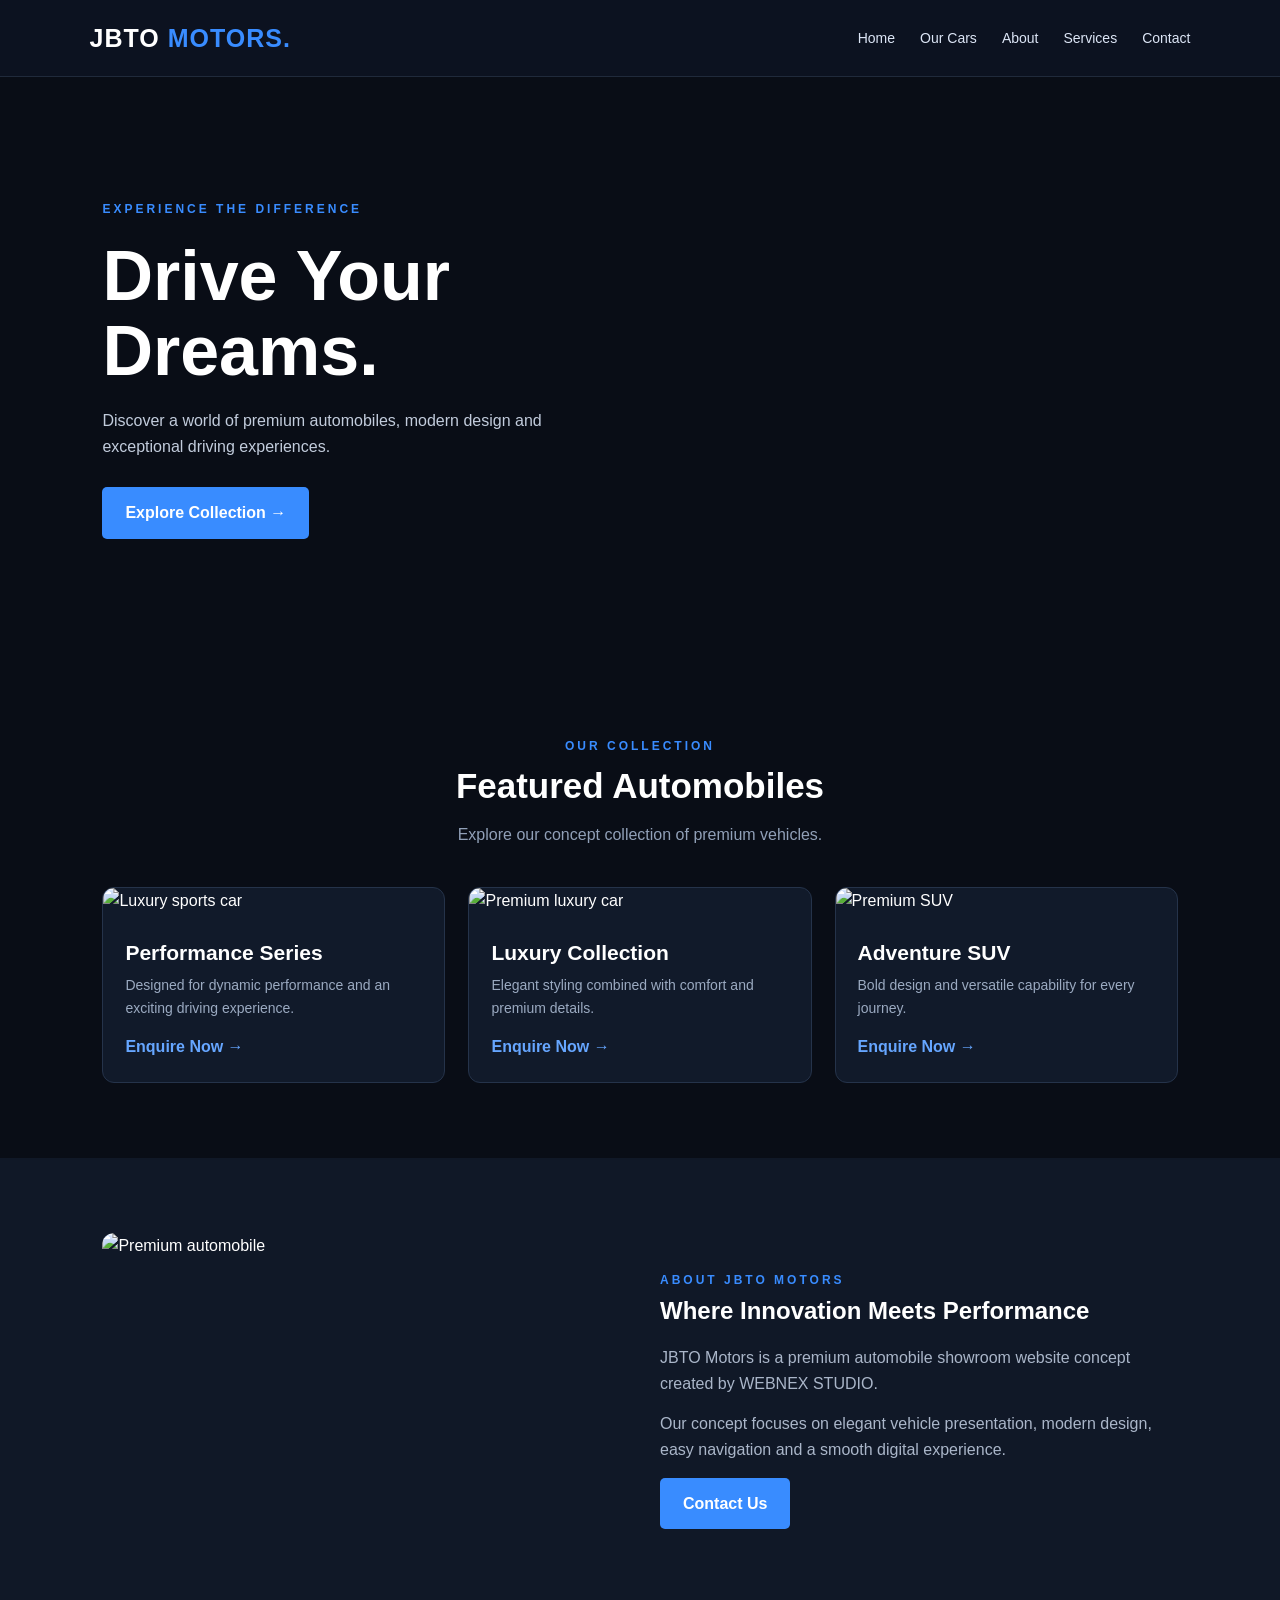
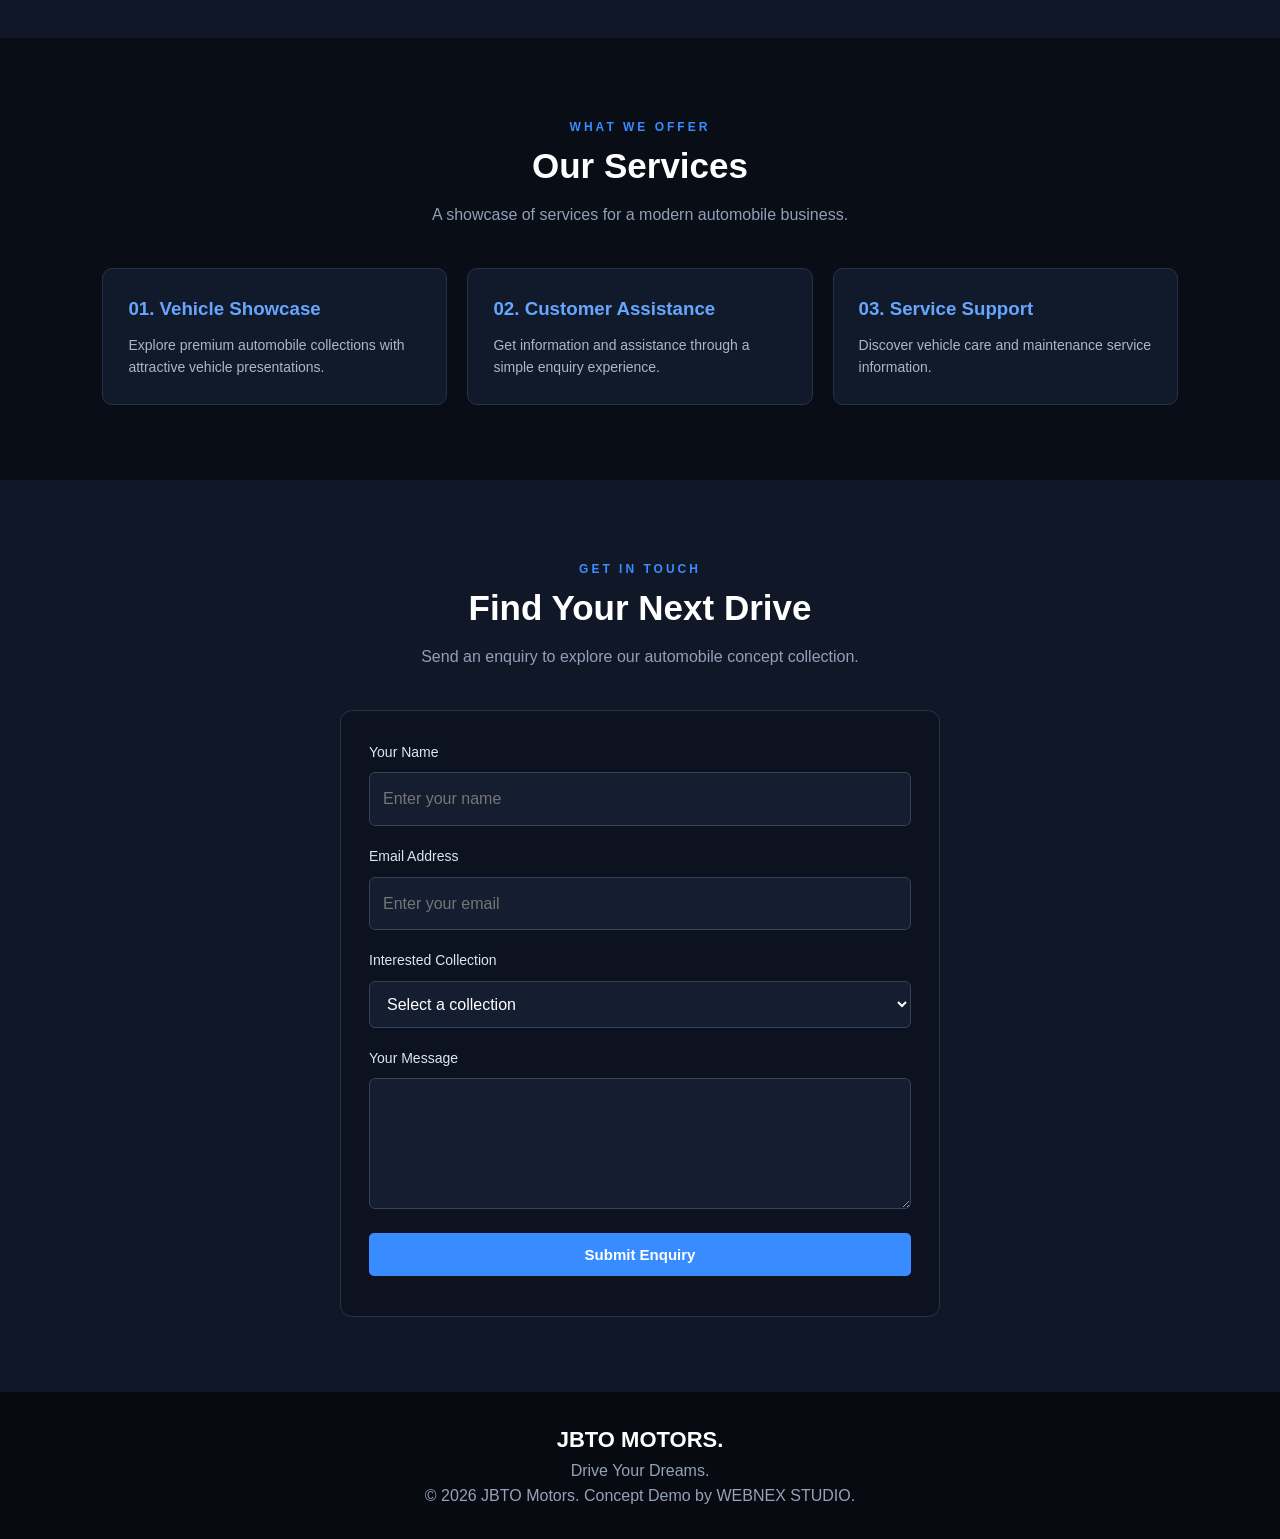
==== demos/automobile/index.html @ b0541012 "Add JBTO Motors automobile demo" ====
<!DOCTYPE html>
<html lang="en">
<head>
<meta charset="UTF-8">
<meta name="viewport" content="width=device-width, initial-scale=1.0">

<title>JBTO MOTORS | Drive Your Dreams</title>

<style>
*{
    margin:0;
    padding:0;
    box-sizing:border-box;
}

html{
    scroll-behavior:smooth;
}

body{
    font-family:Arial,sans-serif;
    background:#090d16;
    color:#fff;
    line-height:1.6;
}

header{
    position:sticky;
    top:0;
    z-index:10;
    background:#0c1220;
    padding:18px 7%;
    display:flex;
    justify-content:space-between;
    align-items:center;
    border-bottom:1px solid #202a3b;
}

.logo{
    font-size:25px;
    font-weight:900;
    letter-spacing:1px;
}

.logo span{
    color:#398cff;
}

nav{
    display:flex;
    gap:25px;
}

nav a{
    color:#dce5f5;
    text-decoration:none;
    font-size:14px;
    transition:.3s;
}

nav a:hover{
    color:#398cff;
}

.hero{
    min-height:580px;
    padding:90px 8%;
    display:flex;
    align-items:center;
    background:
    linear-gradient(90deg,#090d16 15%,#090d1699 65%,transparent),
    url('https://images.unsplash.com/photo-1492144534655-ae79c964c9d7?w=1800') center/cover;
}

.hero-content{
    max-width:600px;
}

.tag{
    color:#398cff;
    font-weight:bold;
    letter-spacing:3px;
    font-size:12px;
}

h1{
    font-size:clamp(40px,6vw,70px);
    line-height:1.08;
    margin:18px 0;
}

.hero p{
    color:#c2ccdc;
    margin-bottom:28px;
    max-width:480px;
}

.btn{
    display:inline-block;
    background:#398cff;
    color:white;
    padding:13px 23px;
    border-radius:5px;
    text-decoration:none;
    font-weight:bold;
    transition:.3s;
}

.btn:hover{
    background:#1769d5;
    transform:translateY(-2px);
}

section{
    padding:75px 8%;
}

.heading{
    text-align:center;
    margin-bottom:40px;
}

.heading h2{
    font-size:35px;
    margin-bottom:8px;
}

.heading p{
    color:#91a0b8;
}

.cars{
    display:grid;
    grid-template-columns:repeat(3,1fr);
    gap:23px;
}

.car{
    background:#111a2a;
    border:1px solid #25334a;
    border-radius:12px;
    overflow:hidden;
    transition:.3s;
}

.car:hover{
    transform:translateY(-7px);
    border-color:#398cff;
}

.car img{
    width:100%;
    height:205px;
    object-fit:cover;
}

.car-info{
    padding:22px;
}

.car-info h3{
    font-size:21px;
    margin-bottom:5px;
}

.car-info p{
    color:#9baac1;
    font-size:14px;
}

.car-info a{
    display:inline-block;
    color:#66a6ff;
    text-decoration:none;
    margin-top:15px;
    font-weight:bold;
}

.about{
    background:#101827;
}

.about-content{
    display:grid;
    grid-template-columns:1fr 1fr;
    gap:40px;
    align-items:center;
}

.about img{
    width:100%;
    height:330px;
    object-fit:cover;
    border-radius:12px;
}

.about p{
    color:#aab6c9;
    margin:15px 0;
}

.features{
    display:grid;
    grid-template-columns:repeat(3,1fr);
    gap:20px;
}

.feature{
    background:#111a2a;
    padding:25px;
    border-radius:10px;
    border:1px solid #25334a;
    transition:.3s;
}

.feature:hover{
    border-color:#398cff;
    transform:translateY(-5px);
}

.feature h3{
    color:#66a6ff;
    margin-bottom:10px;
}

.feature p{
    color:#aab6c9;
    font-size:14px;
}

.contact{
    background:#101827;
}

form{
    max-width:600px;
    margin:auto;
    background:#0c1220;
    padding:28px;
    border-radius:12px;
    border:1px solid #26354d;
}

label{
    font-size:14px;
    color:#dce5f5;
}

input,select,textarea{
    width:100%;
    padding:13px;
    margin:8px 0 17px;
    background:#141e30;
    border:1px solid #34435c;
    border-radius:6px;
    color:white;
    font:inherit;
}

button{
    width:100%;
    border:0;
    cursor:pointer;
    font-size:15px;
}

#formMessage{
    color:#72b5ff;
    font-size:14px;
    margin-top:12px;
}

footer{
    background:#070a11;
    text-align:center;
    padding:30px 8%;
    color:#94a2b8;
}

footer strong{
    color:white;
    font-size:22px;
}

@media(max-width:800px){

    header{
        flex-direction:column;
        gap:12px;
    }

    nav{
        gap:15px;
        flex-wrap:wrap;
        justify-content:center;
    }

    nav a{
        font-size:12px;
    }

    .hero{
        min-height:500px;
        padding:70px 6%;
        background-position:60% center;
    }

    section{
        padding:55px 6%;
    }

    .cars,.features{
        grid-template-columns:1fr;
    }

    .about-content{
        grid-template-columns:1fr;
    }

    .about img{
        height:240px;
    }

    .heading h2{
        font-size:29px;
    }
}
</style>
</head>

<body>

<!-- HEADER -->

<header>

    <div class="logo">
        JBTO <span>MOTORS.</span>
    </div>

    <nav>
        <a href="#home">Home</a>
        <a href="#cars">Our Cars</a>
        <a href="#about">About</a>
        <a href="#services">Services</a>
        <a href="#contact">Contact</a>
    </nav>

</header>


<!-- HERO SECTION -->

<div class="hero" id="home">

    <div class="hero-content">

        <span class="tag">
            EXPERIENCE THE DIFFERENCE
        </span>

        <h1>
            Drive Your<br>
            Dreams.
        </h1>

        <p>
            Discover a world of premium automobiles,
            modern design and exceptional driving experiences.
        </p>

        <a href="#cars" class="btn">
            Explore Collection →
        </a>

    </div>

</div>


<!-- CAR COLLECTION -->

<section id="cars">

    <div class="heading">

        <span class="tag">OUR COLLECTION</span>

        <h2>Featured Automobiles</h2>

        <p>
            Explore our concept collection of premium vehicles.
        </p>

    </div>

    <div class="cars">

        <div class="car">

            <img
            src="https://images.unsplash.com/photo-1555215695-3004980ad54e?w=900"
            alt="Luxury sports car">

            <div class="car-info">

                <h3>Performance Series</h3>

                <p>
                    Designed for dynamic performance
                    and an exciting driving experience.
                </p>

                <a href="#contact">Enquire Now →</a>

            </div>

        </div>


        <div class="car">

            <img
            src="https://images.unsplash.com/photo-1606664515524-ed2f786a0bd6?w=900"
            alt="Premium luxury car">

            <div class="car-info">

                <h3>Luxury Collection</h3>

                <p>
                    Elegant styling combined with
                    comfort and premium details.
                </p>

                <a href="#contact">Enquire Now →</a>

            </div>

        </div>


        <div class="car">

            <img
            src="https://images.unsplash.com/photo-1519641471654-76ce0107ad1b?w=900"
            alt="Premium SUV">

            <div class="car-info">

                <h3>Adventure SUV</h3>

                <p>
                    Bold design and versatile capability
                    for every journey.
                </p>

                <a href="#contact">Enquire Now →</a>

            </div>

        </div>

    </div>

</section>


<!-- ABOUT SECTION -->

<section class="about" id="about">

    <div class="about-content">

        <img
        src="https://images.unsplash.com/photo-1492144534655-ae79c964c9d7?w=1000"
        alt="Premium automobile">

        <div>

            <span class="tag">ABOUT JBTO MOTORS</span>

            <h2>
                Where Innovation Meets Performance
            </h2>

            <p>
                JBTO Motors is a premium automobile
                showroom website concept created by
                WEBNEX STUDIO.
            </p>

            <p>
                Our concept focuses on elegant vehicle
                presentation, modern design, easy navigation
                and a smooth digital experience.
            </p>

            <a href="#contact" class="btn">
                Contact Us
            </a>

        </div>

    </div>

</section>


<!-- SERVICES SECTION -->

<section id="services">

    <div class="heading">

        <span class="tag">WHAT WE OFFER</span>

        <h2>Our Services</h2>

        <p>
            A showcase of services for a modern automobile business.
        </p>

    </div>

    <div class="features">

        <div class="feature">

            <h3>01. Vehicle Showcase</h3>

            <p>
                Explore premium automobile collections
                with attractive vehicle presentations.
            </p>

        </div>


        <div class="feature">

            <h3>02. Customer Assistance</h3>

            <p>
                Get information and assistance through
                a simple enquiry experience.
            </p>

        </div>


        <div class="feature">

            <h3>03. Service Support</h3>

            <p>
                Discover vehicle care and maintenance
                service information.
            </p>

        </div>

    </div>

</section>


<!-- CONTACT SECTION -->

<section class="contact" id="contact">

    <div class="heading">

        <span class="tag">GET IN TOUCH</span>

        <h2>Find Your Next Drive</h2>

        <p>
            Send an enquiry to explore our automobile concept collection.
        </p>

    </div>


    <form id="enquiryForm">

        <label>Your Name</label>

        <input
        type="text"
        id="name"
        placeholder="Enter your name"
        required>


        <label>Email Address</label>

        <input
        type="email"
        id="email"
        placeholder="Enter your email"
        required>


        <label>Interested Collection</label>

        <select id="vehicle" required>

            <option value="">
                Select a collection
            </option>

            <option>Performance Series</option>

            <option>Luxury Collection</option>

            <option>Adventure SUV</option>

        </select>


        <label>Your Message</label>

        <textarea
        id="message"
        rows="4"
        placeholder="Write your enquiry">
        </textarea>


        <button class="btn" type="submit">
            Submit Enquiry
        </button>

        <p id="formMessage"></p>

    </form>

</section>


<!-- FOOTER -->

<footer>

    <strong>JBTO MOTORS.</strong>

    <p>Drive Your Dreams.</p>

    <p>
        © 2026 JBTO Motors.
        Concept Demo by WEBNEX STUDIO.
    </p>

</footer>


<!-- JAVASCRIPT -->

<script>

document.getElementById("enquiryForm")
.addEventListener("submit",function(e){

    e.preventDefault();

    document.getElementById("formMessage").textContent =
    "Thank you! This is a demo enquiry form. No enquiry has been sent.";

    this.reset();

});

</script>

</body>
</html>
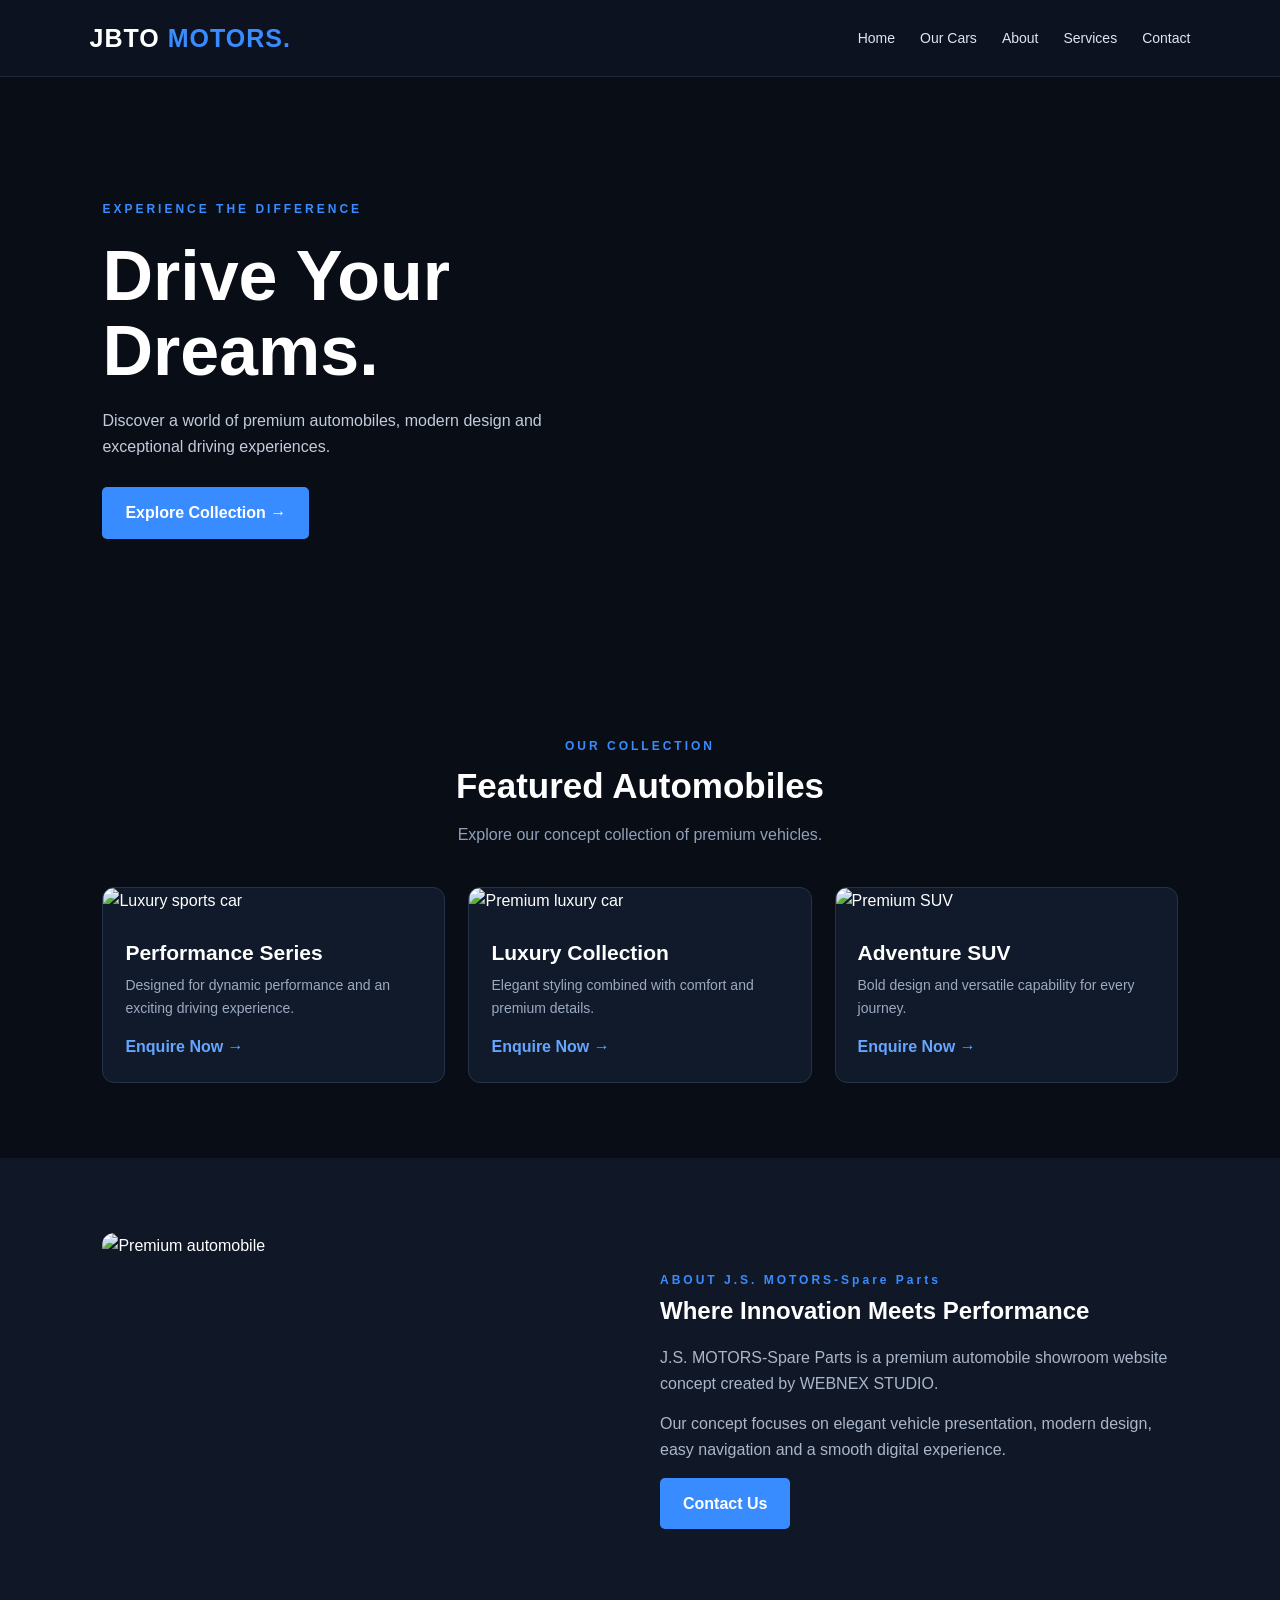
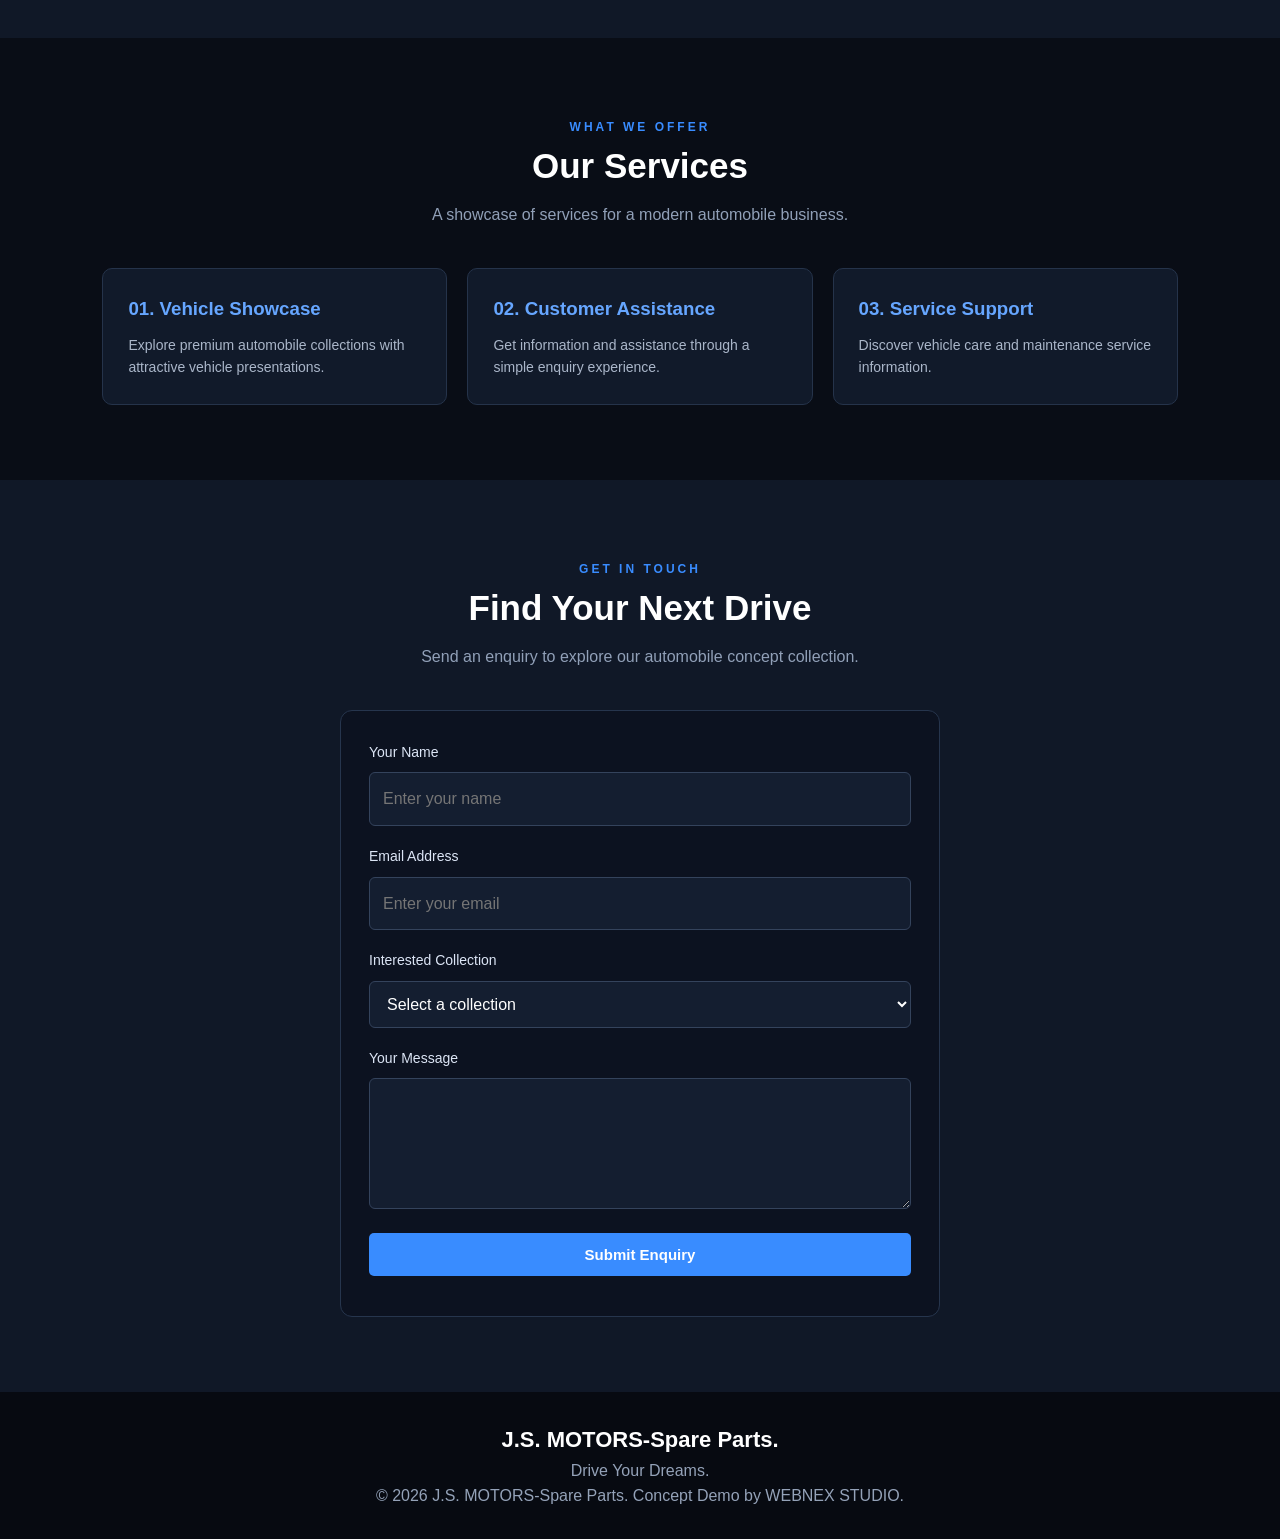
==== commit 8b89103c: "Update automobile branding to J.S. MOTORS-Spare Parts" ====
--- a/demos/automobile/index.html
+++ b/demos/automobile/index.html
@@ -5,7 +5,7 @@
 <meta charset="UTF-8">
 <meta name="viewport" content="width=device-width, initial-scale=1.0">
 
-<title>JBTO MOTORS | Drive Your Dreams</title>
+<title>J.S. MOTORS-Spare Parts | Drive Your Dreams</title>
 
 <style>
 *{
@@ -479,14 +479,14 @@
 
         <div>
 
-            <span class="tag">ABOUT JBTO MOTORS</span>
+            <span class="tag">ABOUT J.S. MOTORS-Spare Parts</span>
 
             <h2>
                 Where Innovation Meets Performance
             </h2>
 
             <p>
-                JBTO Motors is a premium automobile
+                J.S. MOTORS-Spare Parts is a premium automobile
                 showroom website concept created by
                 WEBNEX STUDIO.
             </p>
@@ -644,12 +644,12 @@
 
 <footer>
 
-    <strong>JBTO MOTORS.</strong>
+    <strong>J.S. MOTORS-Spare Parts.</strong>
 
     <p>Drive Your Dreams.</p>
 
     <p>
-        © 2026 JBTO Motors.
+        © 2026 J.S. MOTORS-Spare Parts.
         Concept Demo by WEBNEX STUDIO.
     </p>
 
